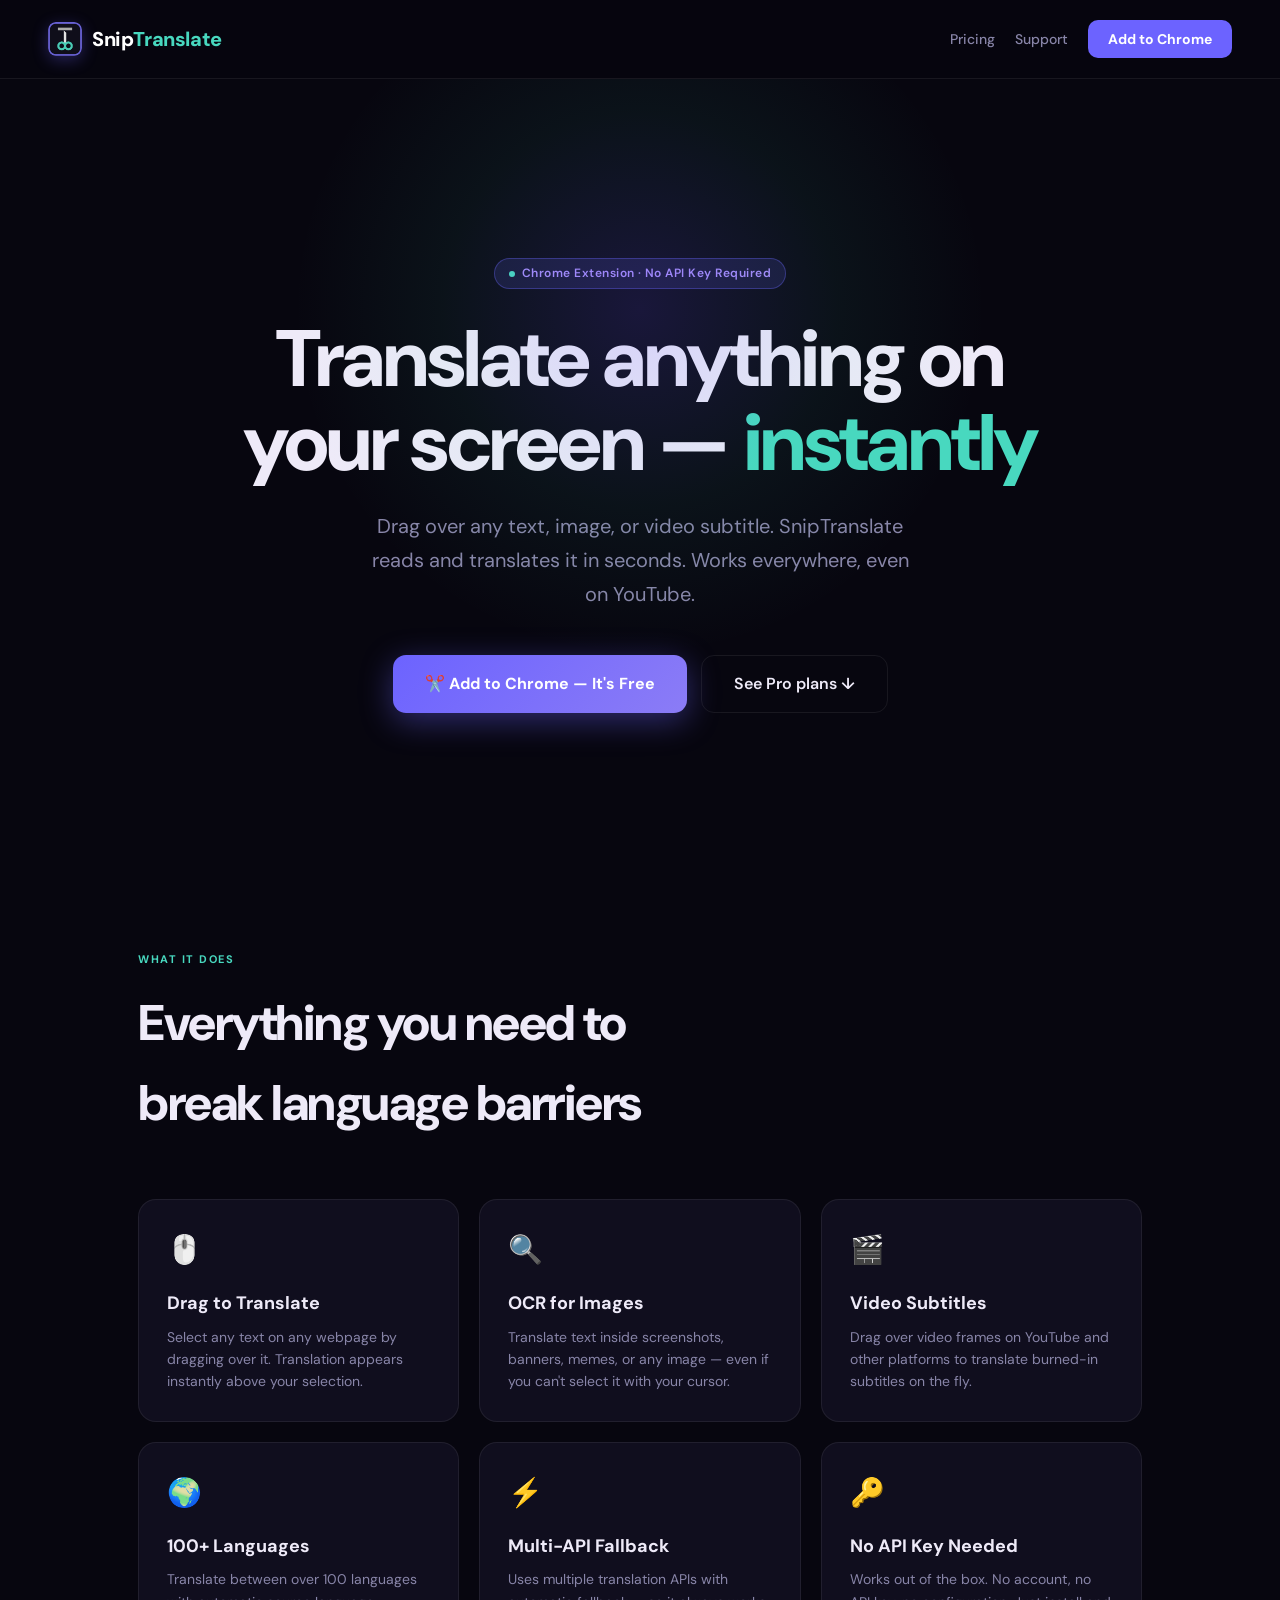
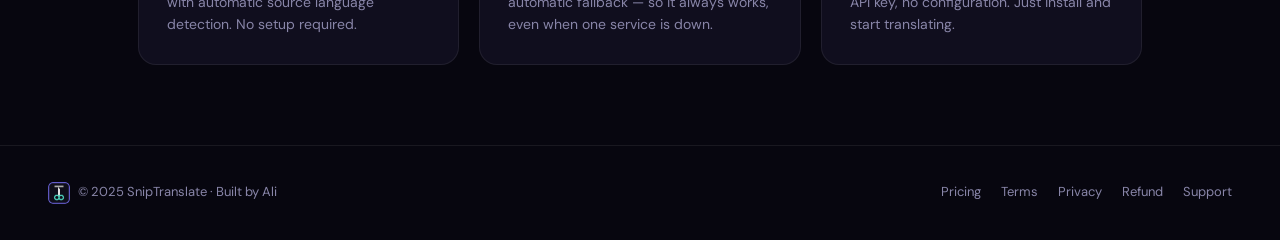
==== index.html @ b60c9bdb "Update index.html" ====
<!DOCTYPE html>
<html lang="en">
<head>
<meta charset="UTF-8"/>
<meta name="viewport" content="width=device-width, initial-scale=1.0"/>
<title>SnipTranslate — Drag to Translate Anything</title>
<link href="https://fonts.googleapis.com/css2?family=DM+Sans:wght@400;500;700;800&display=swap" rel="stylesheet">
<style>
:root{--bg:#07060f;--s:#100e1e;--a:#6c63ff;--a2:#8b7cf6;--t:#48d8bf;--tx:#eeeaf8;--m:#8885a8;--b:rgba(255,255,255,.07)}
*,*::before,*::after{box-sizing:border-box;margin:0;padding:0}
html{scroll-behavior:smooth}
body{background:var(--bg);color:var(--tx);font-family:"DM Sans",sans-serif;font-size:16px;line-height:1.6;overflow-x:hidden}
nav{display:flex;align-items:center;justify-content:space-between;padding:20px 48px;position:sticky;top:0;z-index:100;background:rgba(7,6,15,.88);backdrop-filter:blur(18px);border-bottom:1px solid var(--b)}
.nav-brand{display:flex;align-items:center;gap:10px;text-decoration:none}
.nav-logo{width:34px;height:34px;border-radius:8px;overflow:hidden;box-shadow:0 4px 16px rgba(108,99,255,.3)}
.nav-logo img{width:100%;height:100%;object-fit:cover}
.nav-name{font-family:"DM Sans",sans-serif;font-size:20px;font-weight:800;color:#fff;letter-spacing:-.02em}
.nav-name em{font-style:normal;color:#48d8bf}
.nav-links{display:flex;align-items:center;gap:20px}
.nav-link{color:var(--m);text-decoration:none;font-size:14px;font-weight:500;transition:color .15s}
.nav-link:hover{color:var(--tx)}
.nav-cta{background:var(--a);color:#fff;padding:8px 20px;border-radius:10px;text-decoration:none;font-weight:700;font-size:14px;transition:all .2s}
.nav-cta:hover{background:var(--a2);transform:translateY(-1px)}
.hero{min-height:88vh;display:flex;flex-direction:column;align-items:center;justify-content:center;text-align:center;padding:80px 24px 60px;position:relative;overflow:hidden}
.hero::before{content:"";position:absolute;top:-120px;left:50%;transform:translateX(-50%);width:700px;height:700px;background:radial-gradient(circle,rgba(108,99,255,.18) 0%,rgba(72,216,191,.06) 40%,transparent 70%);pointer-events:none}
.hero-badge{display:inline-flex;align-items:center;gap:7px;background:rgba(108,99,255,.15);border:1px solid rgba(108,99,255,.35);border-radius:20px;padding:5px 14px;font-size:12px;font-weight:600;color:#a78bfa;margin-bottom:28px;letter-spacing:.04em}
.hero-badge span{width:6px;height:6px;border-radius:50%;background:var(--t);display:inline-block;animation:pulse 2s ease infinite}
.hero h1{font-size:clamp(40px,7vw,80px);font-weight:800;line-height:1.05;letter-spacing:-.03em;max-width:820px;margin-bottom:24px}
.hero h1 em{font-style:normal;color:var(--t)}
.hero p{font-size:clamp(16px,2vw,20px);color:var(--m);max-width:560px;margin-bottom:44px;line-height:1.7}
.hero-btns{display:flex;gap:14px;flex-wrap:wrap;justify-content:center}
.btn-primary{background:linear-gradient(135deg,#6c63ff,#8b7cf6);color:#fff;padding:15px 32px;border-radius:13px;text-decoration:none;font-weight:700;font-size:16px;box-shadow:0 8px 32px rgba(108,99,255,.4);transition:all .2s;display:flex;align-items:center;gap:9px}
.btn-primary:hover{transform:translateY(-2px);box-shadow:0 14px 40px rgba(108,99,255,.5)}
.btn-ghost{background:transparent;color:var(--tx);padding:15px 32px;border-radius:13px;text-decoration:none;font-weight:600;font-size:16px;border:1px solid var(--b);transition:all .2s}
.btn-ghost:hover{border-color:rgba(108,99,255,.4);background:rgba(108,99,255,.08)}
.section{padding:80px 48px;max-width:1100px;margin:0 auto}
.section-label{font-size:11px;font-weight:700;letter-spacing:.14em;text-transform:uppercase;color:var(--t);margin-bottom:14px}
.section h2{font-size:clamp(30px,4vw,50px);font-weight:800;letter-spacing:-.03em;margin-bottom:56px;max-width:600px}
.features{display:grid;grid-template-columns:repeat(auto-fit,minmax(280px,1fr));gap:20px}
.feat{background:var(--s);border:1px solid var(--b);border-radius:18px;padding:28px;transition:all .25s}
.feat:hover{border-color:rgba(108,99,255,.3);transform:translateY(-3px)}
.feat-icon{font-size:28px;margin-bottom:16px}
.feat h3{font-size:18px;font-weight:700;margin-bottom:8px}
.feat p{font-size:14px;color:var(--m);line-height:1.6}

footer{padding:36px 48px;display:flex;align-items:center;justify-content:space-between;flex-wrap:wrap;gap:16px;border-top:1px solid var(--b);font-size:13px;color:var(--m)}
footer a{color:var(--m);text-decoration:none;transition:color .15s}
footer a:hover{color:var(--t)}
.footer-brand{display:flex;align-items:center;gap:8px}
.footer-logo{width:22px;height:22px;border-radius:5px;overflow:hidden}
.footer-logo img{width:100%;height:100%;object-fit:cover}
.footer-links{display:flex;gap:20px;flex-wrap:wrap}
@keyframes pulse{0%,100%{opacity:1}50%{opacity:.4}}
@media(max-width:640px){nav{padding:14px 20px}.nav-links{gap:12px}.section{padding:60px 20px}.cta-band{padding:48px 20px}footer{padding:24px 20px;flex-direction:column;text-align:center}}
</style>
</head>
<body>
<nav>
  <a href="/" class="nav-brand">
    <div class="nav-logo"><img src="[data-uri]" alt="SnipTranslate"></div>
    <div class="nav-name">Snip<em>Translate</em></div>
  </a>
  <div class="nav-links">
    <a href="/pricing.html" class="nav-link">Pricing</a>
    <a href="mailto:aliamazn98@gmail.com" class="nav-link">Support</a>
    <a href="https://chrome.google.com/webstore" class="nav-cta" target="_blank">Add to Chrome</a>
  </div>
</nav>
<section class="hero">
  <div class="hero-badge"><span></span> Chrome Extension · No API Key Required</div>
  <h1>Translate anything on your screen — <em>instantly</em></h1>
  <p>Drag over any text, image, or video subtitle. SnipTranslate reads and translates it in seconds. Works everywhere, even on YouTube.</p>
  <div class="hero-btns">
    <a href="https://chrome.google.com/webstore" class="btn-primary" target="_blank">✂️ Add to Chrome — It's Free</a>
    <a href="/pricing.html" class="btn-ghost">See Pro plans ↓</a>
  </div>
</section>
<section class="section">
  <div class="section-label">What it does</div>
  <h2>Everything you need to break language barriers</h2>
  <div class="features">
    <div class="feat"><div class="feat-icon">🖱️</div><h3>Drag to Translate</h3><p>Select any text on any webpage by dragging over it. Translation appears instantly above your selection.</p></div>
    <div class="feat"><div class="feat-icon">🔍</div><h3>OCR for Images</h3><p>Translate text inside screenshots, banners, memes, or any image — even if you can't select it with your cursor.</p></div>
    <div class="feat"><div class="feat-icon">🎬</div><h3>Video Subtitles</h3><p>Drag over video frames on YouTube and other platforms to translate burned-in subtitles on the fly.</p></div>
    <div class="feat"><div class="feat-icon">🌍</div><h3>100+ Languages</h3><p>Translate between over 100 languages with automatic source language detection. No setup required.</p></div>
    <div class="feat"><div class="feat-icon">⚡</div><h3>Multi-API Fallback</h3><p>Uses multiple translation APIs with automatic fallback — so it always works, even when one service is down.</p></div>
    <div class="feat"><div class="feat-icon">🔑</div><h3>No API Key Needed</h3><p>Works out of the box. No account, no API key, no configuration. Just install and start translating.</p></div>
  </div>
</section>

<footer>
  <div class="footer-brand">
    <div class="footer-logo"><img src="[data-uri]" alt=""></div>
    <span>© 2025 SnipTranslate · Built by Ali</span>
  </div>
  <div class="footer-links">
    <a href="/pricing.html">Pricing</a>
    <a href="/terms.html">Terms</a>
    <a href="/privacy.html">Privacy</a>
    <a href="/refund.html">Refund</a>
    <a href="mailto:aliamazn98@gmail.com">Support</a>
  </div>
</footer>
</body>
</html>
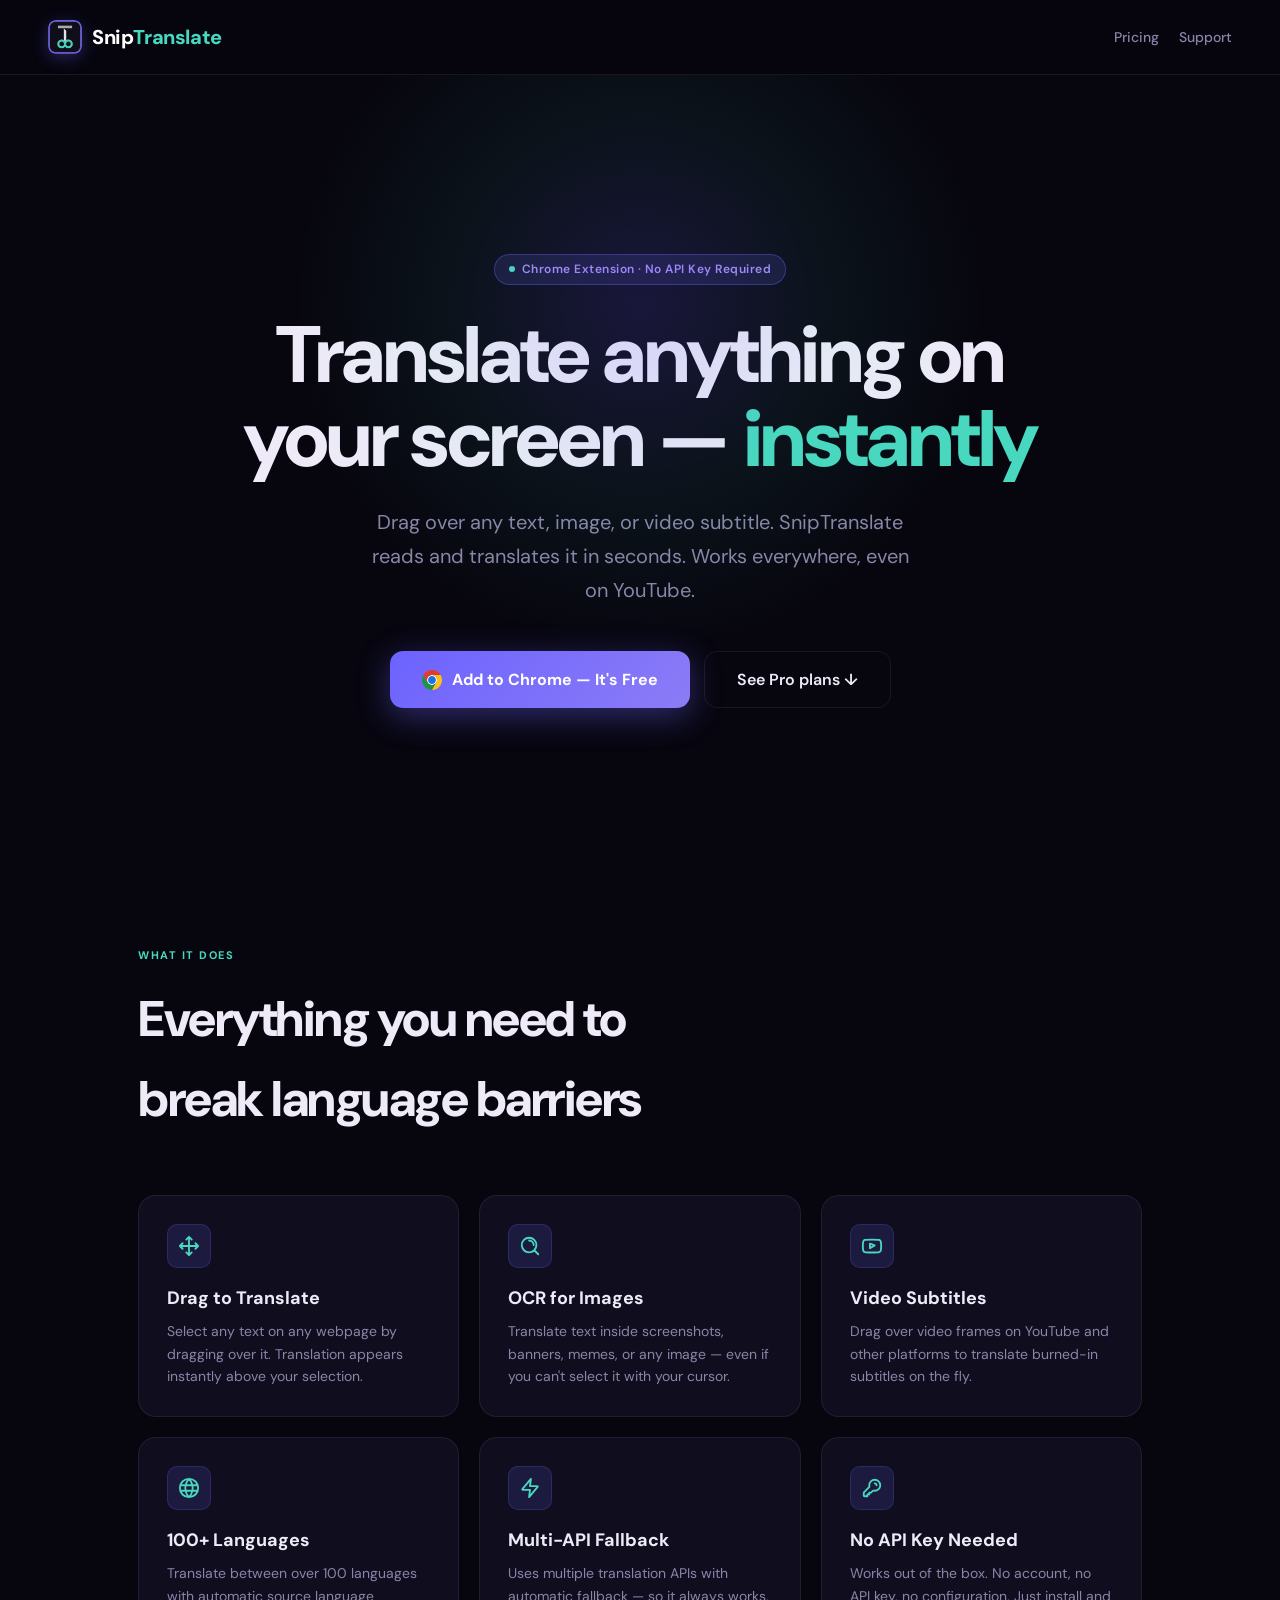
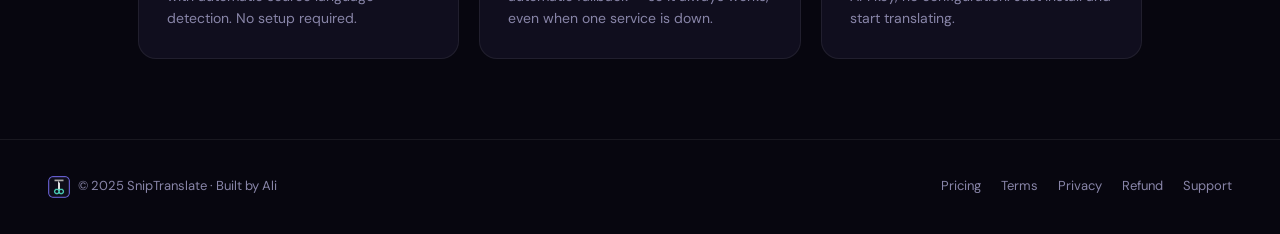
==== commit 40231995: "Update index.html" ====
--- a/index.html
+++ b/index.html
@@ -14,12 +14,12 @@
 .nav-brand{display:flex;align-items:center;gap:10px;text-decoration:none}
 .nav-logo{width:34px;height:34px;border-radius:8px;overflow:hidden;box-shadow:0 4px 16px rgba(108,99,255,.3)}
 .nav-logo img{width:100%;height:100%;object-fit:cover}
-.nav-name{font-family:"DM Sans",sans-serif;font-size:20px;font-weight:800;color:#fff;letter-spacing:-.02em}
+.nav-name{font-size:20px;font-weight:800;color:#fff;letter-spacing:-.02em}
 .nav-name em{font-style:normal;color:#48d8bf}
 .nav-links{display:flex;align-items:center;gap:20px}
 .nav-link{color:var(--m);text-decoration:none;font-size:14px;font-weight:500;transition:color .15s}
 .nav-link:hover{color:var(--tx)}
-.nav-cta{background:var(--a);color:#fff;padding:8px 20px;border-radius:10px;text-decoration:none;font-weight:700;font-size:14px;transition:all .2s}
+.nav-cta{background:var(--a);color:#fff;padding:8px 20px;border-radius:10px;text-decoration:none;font-weight:700;font-size:14px;transition:all .2s;display:flex;align-items:center;gap:8px}
 .nav-cta:hover{background:var(--a2);transform:translateY(-1px)}
 .hero{min-height:88vh;display:flex;flex-direction:column;align-items:center;justify-content:center;text-align:center;padding:80px 24px 60px;position:relative;overflow:hidden}
 .hero::before{content:"";position:absolute;top:-120px;left:50%;transform:translateX(-50%);width:700px;height:700px;background:radial-gradient(circle,rgba(108,99,255,.18) 0%,rgba(72,216,191,.06) 40%,transparent 70%);pointer-events:none}
@@ -29,7 +29,7 @@
 .hero h1 em{font-style:normal;color:var(--t)}
 .hero p{font-size:clamp(16px,2vw,20px);color:var(--m);max-width:560px;margin-bottom:44px;line-height:1.7}
 .hero-btns{display:flex;gap:14px;flex-wrap:wrap;justify-content:center}
-.btn-primary{background:linear-gradient(135deg,#6c63ff,#8b7cf6);color:#fff;padding:15px 32px;border-radius:13px;text-decoration:none;font-weight:700;font-size:16px;box-shadow:0 8px 32px rgba(108,99,255,.4);transition:all .2s;display:flex;align-items:center;gap:9px}
+.btn-primary{background:linear-gradient(135deg,#6c63ff,#8b7cf6);color:#fff;padding:15px 32px;border-radius:13px;text-decoration:none;font-weight:700;font-size:16px;box-shadow:0 8px 32px rgba(108,99,255,.4);transition:all .2s;display:flex;align-items:center;gap:10px}
 .btn-primary:hover{transform:translateY(-2px);box-shadow:0 14px 40px rgba(108,99,255,.5)}
 .btn-ghost{background:transparent;color:var(--tx);padding:15px 32px;border-radius:13px;text-decoration:none;font-weight:600;font-size:16px;border:1px solid var(--b);transition:all .2s}
 .btn-ghost:hover{border-color:rgba(108,99,255,.4);background:rgba(108,99,255,.08)}
@@ -39,10 +39,10 @@
 .features{display:grid;grid-template-columns:repeat(auto-fit,minmax(280px,1fr));gap:20px}
 .feat{background:var(--s);border:1px solid var(--b);border-radius:18px;padding:28px;transition:all .25s}
 .feat:hover{border-color:rgba(108,99,255,.3);transform:translateY(-3px)}
-.feat-icon{font-size:28px;margin-bottom:16px}
+.feat-icon{width:44px;height:44px;border-radius:10px;background:rgba(108,99,255,.15);border:1px solid rgba(108,99,255,.2);display:flex;align-items:center;justify-content:center;margin-bottom:16px;color:var(--t)}
+.feat-icon svg{width:22px;height:22px}
 .feat h3{font-size:18px;font-weight:700;margin-bottom:8px}
 .feat p{font-size:14px;color:var(--m);line-height:1.6}
-
 footer{padding:36px 48px;display:flex;align-items:center;justify-content:space-between;flex-wrap:wrap;gap:16px;border-top:1px solid var(--b);font-size:13px;color:var(--m)}
 footer a{color:var(--m);text-decoration:none;transition:color .15s}
 footer a:hover{color:var(--t)}
@@ -51,7 +51,7 @@
 .footer-logo img{width:100%;height:100%;object-fit:cover}
 .footer-links{display:flex;gap:20px;flex-wrap:wrap}
 @keyframes pulse{0%,100%{opacity:1}50%{opacity:.4}}
-@media(max-width:640px){nav{padding:14px 20px}.nav-links{gap:12px}.section{padding:60px 20px}.cta-band{padding:48px 20px}footer{padding:24px 20px;flex-direction:column;text-align:center}}
+@media(max-width:640px){nav{padding:14px 20px}.nav-links{gap:12px}.section{padding:60px 20px}footer{padding:24px 20px;flex-direction:column;text-align:center}}
 </style>
 </head>
 <body>
@@ -63,7 +63,6 @@
   <div class="nav-links">
     <a href="/pricing.html" class="nav-link">Pricing</a>
     <a href="mailto:aliamazn98@gmail.com" class="nav-link">Support</a>
-    <a href="https://chrome.google.com/webstore" class="nav-cta" target="_blank">Add to Chrome</a>
   </div>
 </nav>
 <section class="hero">
@@ -71,7 +70,10 @@
   <h1>Translate anything on your screen — <em>instantly</em></h1>
   <p>Drag over any text, image, or video subtitle. SnipTranslate reads and translates it in seconds. Works everywhere, even on YouTube.</p>
   <div class="hero-btns">
-    <a href="https://chrome.google.com/webstore" class="btn-primary" target="_blank">✂️ Add to Chrome — It's Free</a>
+    <a href="https://chrome.google.com/webstore" class="btn-primary" target="_blank">
+      <svg width="20" height="20" viewBox="0 0 33 33" fill="none" xmlns="http://www.w3.org/2000/svg"><path d="M16.5003 24.7497C21.0569 24.7497 24.7507 21.0557 24.7507 16.4991C24.7507 11.9425 21.0569 8.24863 16.5003 8.24863C11.9437 8.24863 8.25 11.9425 8.25 16.4991C8.25 21.0557 11.9437 24.7497 16.5003 24.7497Z" fill="white"/><path d="M9.3552 20.6264L2.21126 8.25269C0.762724 10.7609 0 13.6061 0 16.5027C0 19.3992 0.762378 22.2445 2.21074 24.7527C3.6591 27.2609 5.74235 29.3438 8.25087 30.7914C10.7594 32.2391 13.605 33.001 16.5014 33.0001L23.6453 20.6264V20.6245C22.9218 21.8794 21.8805 22.9215 20.6263 23.6461C19.3721 24.3707 17.9493 24.7523 16.5009 24.7525C15.0524 24.7527 13.6295 24.3715 12.3751 23.6473C11.1207 22.923 10.0792 21.8813 9.3552 20.6267V20.6264Z" fill="#229342"/><path d="M23.6448 20.6258L16.501 32.9995C19.3974 33 22.2429 32.2376 24.7512 30.7896C27.2596 29.3416 29.3425 27.2585 30.7905 24.75C32.2384 22.2415 33.0005 19.396 33 16.4997C32.9995 13.6033 32.2364 10.758 30.7875 8.25H16.4998L16.4981 8.25122C17.9465 8.25053 19.3696 8.63123 20.6242 9.35503C21.8789 10.079 22.9207 11.1202 23.6451 12.3746C24.3696 13.6289 24.7509 15.0518 24.7509 16.5003C24.7509 17.9488 24.3694 19.3717 23.645 20.626L23.6448 20.6258Z" fill="#FBC116"/><path d="M16.5004 23.0326C20.1077 23.0326 23.0319 20.1083 23.0319 16.5008C23.0319 12.8934 20.1077 9.96927 16.5004 9.96927C12.893 9.96927 9.96878 12.8935 9.96878 16.5008C9.96878 20.1082 12.893 23.0326 16.5004 23.0326Z" fill="#1A73E8"/><path d="M16.5004 8.25052H30.7881C29.3402 5.742 27.2575 3.65876 24.7491 2.2104C22.2409 0.762132 19.3955 -0.00021984 16.4991 4.75538e-08C13.6028 0.000173276 10.7575 0.762903 8.24949 2.21161C5.7414 3.66024 3.65891 5.74367 2.21144 8.25242L9.35538 20.6261L9.35729 20.6272C8.63246 19.3731 8.25062 17.9503 8.25016 16.5018C8.24971 15.0534 8.63065 13.6303 9.35469 12.3758C10.0786 11.1213 11.1204 10.0795 12.3748 9.35537C13.6291 8.63127 15.0522 8.25 16.5007 8.25035L16.5004 8.25052Z" fill="#E33B2E"/></svg>
+      Add to Chrome — It's Free
+    </a>
     <a href="/pricing.html" class="btn-ghost">See Pro plans ↓</a>
   </div>
 </section>
@@ -79,15 +81,38 @@
   <div class="section-label">What it does</div>
   <h2>Everything you need to break language barriers</h2>
   <div class="features">
-    <div class="feat"><div class="feat-icon">🖱️</div><h3>Drag to Translate</h3><p>Select any text on any webpage by dragging over it. Translation appears instantly above your selection.</p></div>
-    <div class="feat"><div class="feat-icon">🔍</div><h3>OCR for Images</h3><p>Translate text inside screenshots, banners, memes, or any image — even if you can't select it with your cursor.</p></div>
-    <div class="feat"><div class="feat-icon">🎬</div><h3>Video Subtitles</h3><p>Drag over video frames on YouTube and other platforms to translate burned-in subtitles on the fly.</p></div>
-    <div class="feat"><div class="feat-icon">🌍</div><h3>100+ Languages</h3><p>Translate between over 100 languages with automatic source language detection. No setup required.</p></div>
-    <div class="feat"><div class="feat-icon">⚡</div><h3>Multi-API Fallback</h3><p>Uses multiple translation APIs with automatic fallback — so it always works, even when one service is down.</p></div>
-    <div class="feat"><div class="feat-icon">🔑</div><h3>No API Key Needed</h3><p>Works out of the box. No account, no API key, no configuration. Just install and start translating.</p></div>
+    <div class="feat">
+      <div class="feat-icon"><svg width="22" height="22" viewBox="0 0 24 24" fill="none"><path d="M5 9L2 12M2 12L5 15M2 12H22M22 12L19 9M22 12L19 15M9 5L12 2M12 2L15 5M12 2V22M12 22L15 19M12 22L9 19" stroke="#48d8bf" stroke-width="2" stroke-linecap="round" stroke-linejoin="round"/></svg></div>
+      <h3>Drag to Translate</h3>
+      <p>Select any text on any webpage by dragging over it. Translation appears instantly above your selection.</p>
+    </div>
+    <div class="feat">
+      <div class="feat-icon"><svg width="22" height="22" viewBox="0 0 24 24" fill="none"><path d="M21 21L16.65 16.65M11 6C13.7614 6 16 8.23858 16 11M19 11C19 15.4183 15.4183 19 11 19C6.58172 19 3 15.4183 3 11C3 6.58172 6.58172 3 11 3C15.4183 3 19 6.58172 19 11Z" stroke="#48d8bf" stroke-width="2" stroke-linecap="round" stroke-linejoin="round"/></svg></div>
+      <h3>OCR for Images</h3>
+      <p>Translate text inside screenshots, banners, memes, or any image — even if you can't select it with your cursor.</p>
+    </div>
+    <div class="feat">
+      <div class="feat-icon"><svg width="22" height="22" viewBox="0 0 24 24" fill="none"><path d="M21.5813 7.19989C21.4733 6.76846 21.2534 6.37318 20.9438 6.05395C20.6341 5.73473 20.2457 5.50287 19.8178 5.3818C18.2542 5 12 5 12 5C12 5 5.74578 5 4.18222 5.41816C3.75429 5.53923 3.36588 5.77109 3.05623 6.09031C2.74659 6.40954 2.52666 6.80482 2.41868 7.23625C2.13253 8.82303 1.99255 10.4327 2.00052 12.0451C1.99032 13.6696 2.1303 15.2916 2.41868 16.8903C2.53773 17.3083 2.76258 17.6886 3.0715 17.9943C3.38043 18.3 3.76299 18.5209 4.18222 18.6357C5.74578 19.0538 12 19.0538 12 19.0538C12 19.0538 18.2542 19.0538 19.8178 18.6357C20.2457 18.5146 20.6341 18.2827 20.9438 17.9635C21.2534 17.6443 21.4733 17.249 21.5813 16.8176C21.8653 15.2427 22.0052 13.6453 21.9995 12.0451C22.0097 10.4206 21.8697 8.79862 21.5813 7.19989Z" stroke="#48d8bf" stroke-width="2" stroke-linecap="round" stroke-linejoin="round"/><path d="M9.75 9.46533V14.5347L14.9254 11.3271L9.75 9.46533Z" stroke="#48d8bf" stroke-width="2" stroke-linecap="round" stroke-linejoin="round"/></svg></div>
+      <h3>Video Subtitles</h3>
+      <p>Drag over video frames on YouTube and other platforms to translate burned-in subtitles on the fly.</p>
+    </div>
+    <div class="feat">
+      <div class="feat-icon"><svg width="22" height="22" viewBox="0 0 24 24" fill="none"><path d="M12 2C14.5013 4.73835 15.9228 8.29203 16 12C15.9228 15.708 14.5013 19.2616 12 22M12 2C9.49872 4.73835 8.07725 8.29203 8 12C8.07725 15.708 9.49872 19.2616 12 22M12 2C6.47715 2 2 6.47715 2 12C2 17.5228 6.47715 22 12 22M12 2C17.5228 2 22 6.47715 22 12C22 17.5228 17.5228 22 12 22M2.50002 9H21.5M2.5 15H21.5" stroke="#48d8bf" stroke-width="2" stroke-linecap="round" stroke-linejoin="round"/></svg></div>
+      <h3>100+ Languages</h3>
+      <p>Translate between over 100 languages with automatic source language detection. No setup required.</p>
+    </div>
+    <div class="feat">
+      <div class="feat-icon"><svg width="22" height="22" viewBox="0 0 24 24" fill="none"><path d="M13 2L4.09344 12.6879C3.74463 13.1064 3.57023 13.3157 3.56756 13.4925C3.56524 13.6461 3.63372 13.7923 3.75324 13.8889C3.89073 14 4.16316 14 4.70802 14H12L11 22L19.9065 11.3121C20.2553 10.8936 20.4297 10.6843 20.4324 10.5075C20.4347 10.3539 20.3663 10.2077 20.2467 10.1111C20.1092 10 19.8368 10 19.292 10H12L13 2Z" stroke="#48d8bf" stroke-width="2" stroke-linecap="round" stroke-linejoin="round"/></svg></div>
+      <h3>Multi-API Fallback</h3>
+      <p>Uses multiple translation APIs with automatic fallback — so it always works, even when one service is down.</p>
+    </div>
+    <div class="feat">
+      <div class="feat-icon"><svg width="22" height="22" viewBox="0 0 24 24" fill="none"><path d="M17 8.99994C17 8.48812 16.8047 7.9763 16.4142 7.58579C16.0237 7.19526 15.5118 7 15 7M15 15C18.3137 15 21 12.3137 21 9C21 5.68629 18.3137 3 15 3C11.6863 3 9 5.68629 9 9C9 9.27368 9.01832 9.54308 9.05381 9.80704C9.11218 10.2412 9.14136 10.4583 9.12172 10.5956C9.10125 10.7387 9.0752 10.8157 9.00469 10.9419C8.937 11.063 8.81771 11.1823 8.57913 11.4209L3.46863 16.5314C3.29568 16.7043 3.2092 16.7908 3.14736 16.8917C3.09253 16.9812 3.05213 17.0787 3.02763 17.1808C3 17.2959 3 17.4182 3 17.6627V19.4C3 19.9601 3 20.2401 3.10899 20.454C3.20487 20.6422 3.35785 20.7951 3.54601 20.891C3.75992 21 4.03995 21 4.6 21H7V19H9V17H11L12.5791 15.4209C12.8177 15.1823 12.937 15.063 13.0581 14.9953C13.1843 14.9248 13.2613 14.8987 13.4044 14.8783C13.5417 14.8586 13.7588 14.8878 14.193 14.9462C14.4569 14.9817 14.7263 15 15 15Z" stroke="#48d8bf" stroke-width="2" stroke-linecap="round" stroke-linejoin="round"/></svg></div>
+      <h3>No API Key Needed</h3>
+      <p>Works out of the box. No account, no API key, no configuration. Just install and start translating.</p>
+    </div>
   </div>
 </section>
-
 <footer>
   <div class="footer-brand">
     <div class="footer-logo"><img src="[data-uri]" alt=""></div>
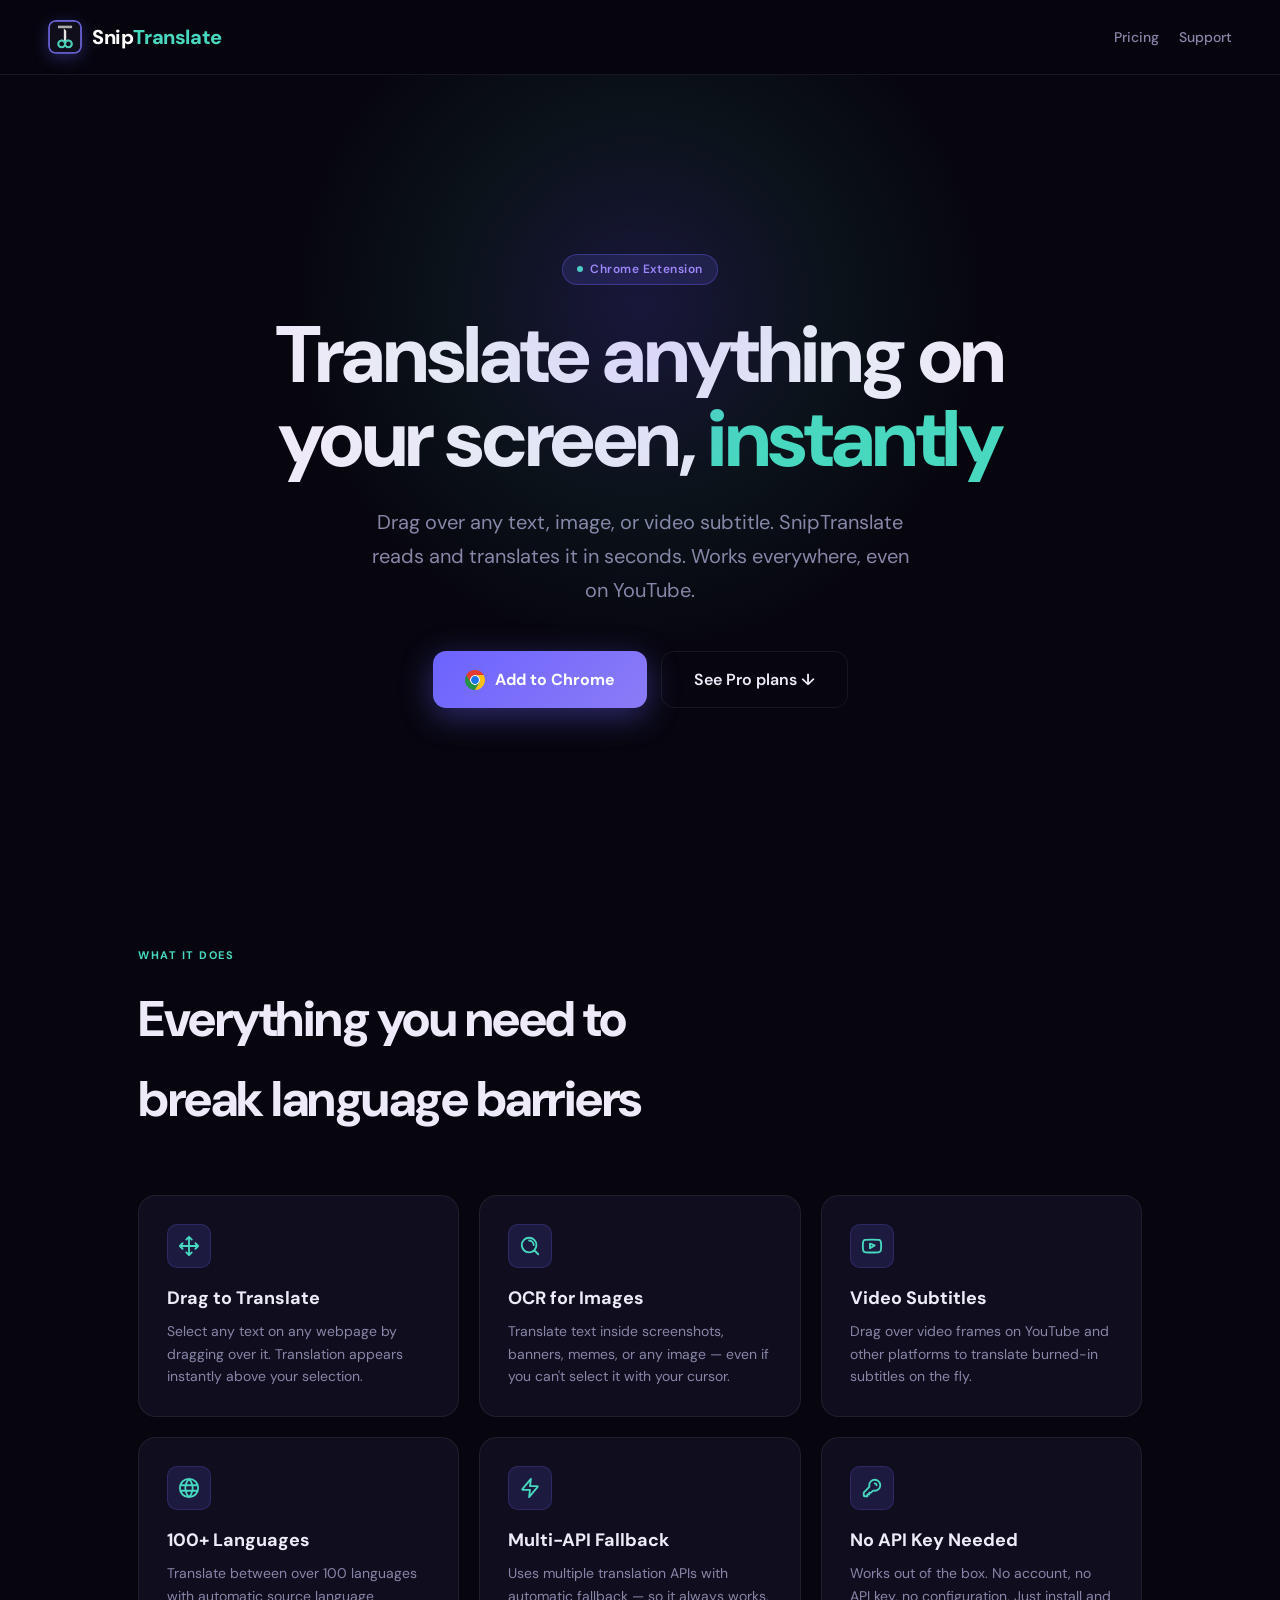
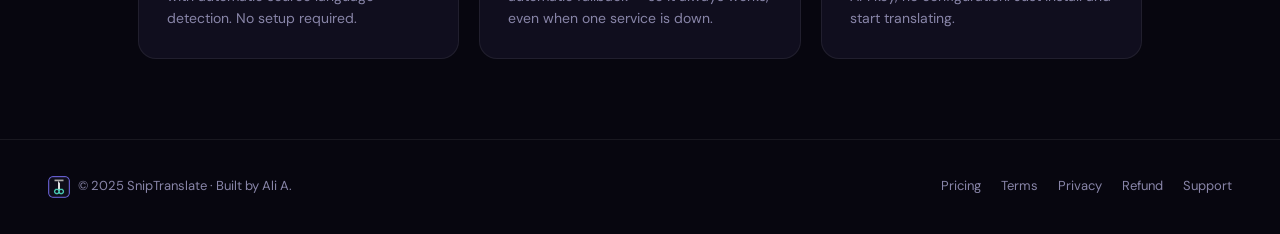
==== commit afa2d0d6: "Update index.html" ====
--- a/index.html
+++ b/index.html
@@ -66,13 +66,13 @@
   </div>
 </nav>
 <section class="hero">
-  <div class="hero-badge"><span></span> Chrome Extension · No API Key Required</div>
-  <h1>Translate anything on your screen — <em>instantly</em></h1>
+  <div class="hero-badge"><span></span>Chrome Extension</div>
+  <h1>Translate anything on your screen, <em>instantly</em></h1>
   <p>Drag over any text, image, or video subtitle. SnipTranslate reads and translates it in seconds. Works everywhere, even on YouTube.</p>
   <div class="hero-btns">
     <a href="https://chrome.google.com/webstore" class="btn-primary" target="_blank">
       <svg width="20" height="20" viewBox="0 0 33 33" fill="none" xmlns="http://www.w3.org/2000/svg"><path d="M16.5003 24.7497C21.0569 24.7497 24.7507 21.0557 24.7507 16.4991C24.7507 11.9425 21.0569 8.24863 16.5003 8.24863C11.9437 8.24863 8.25 11.9425 8.25 16.4991C8.25 21.0557 11.9437 24.7497 16.5003 24.7497Z" fill="white"/><path d="M9.3552 20.6264L2.21126 8.25269C0.762724 10.7609 0 13.6061 0 16.5027C0 19.3992 0.762378 22.2445 2.21074 24.7527C3.6591 27.2609 5.74235 29.3438 8.25087 30.7914C10.7594 32.2391 13.605 33.001 16.5014 33.0001L23.6453 20.6264V20.6245C22.9218 21.8794 21.8805 22.9215 20.6263 23.6461C19.3721 24.3707 17.9493 24.7523 16.5009 24.7525C15.0524 24.7527 13.6295 24.3715 12.3751 23.6473C11.1207 22.923 10.0792 21.8813 9.3552 20.6267V20.6264Z" fill="#229342"/><path d="M23.6448 20.6258L16.501 32.9995C19.3974 33 22.2429 32.2376 24.7512 30.7896C27.2596 29.3416 29.3425 27.2585 30.7905 24.75C32.2384 22.2415 33.0005 19.396 33 16.4997C32.9995 13.6033 32.2364 10.758 30.7875 8.25H16.4998L16.4981 8.25122C17.9465 8.25053 19.3696 8.63123 20.6242 9.35503C21.8789 10.079 22.9207 11.1202 23.6451 12.3746C24.3696 13.6289 24.7509 15.0518 24.7509 16.5003C24.7509 17.9488 24.3694 19.3717 23.645 20.626L23.6448 20.6258Z" fill="#FBC116"/><path d="M16.5004 23.0326C20.1077 23.0326 23.0319 20.1083 23.0319 16.5008C23.0319 12.8934 20.1077 9.96927 16.5004 9.96927C12.893 9.96927 9.96878 12.8935 9.96878 16.5008C9.96878 20.1082 12.893 23.0326 16.5004 23.0326Z" fill="#1A73E8"/><path d="M16.5004 8.25052H30.7881C29.3402 5.742 27.2575 3.65876 24.7491 2.2104C22.2409 0.762132 19.3955 -0.00021984 16.4991 4.75538e-08C13.6028 0.000173276 10.7575 0.762903 8.24949 2.21161C5.7414 3.66024 3.65891 5.74367 2.21144 8.25242L9.35538 20.6261L9.35729 20.6272C8.63246 19.3731 8.25062 17.9503 8.25016 16.5018C8.24971 15.0534 8.63065 13.6303 9.35469 12.3758C10.0786 11.1213 11.1204 10.0795 12.3748 9.35537C13.6291 8.63127 15.0522 8.25 16.5007 8.25035L16.5004 8.25052Z" fill="#E33B2E"/></svg>
-      Add to Chrome — It's Free
+      Add to Chrome
     </a>
     <a href="/pricing.html" class="btn-ghost">See Pro plans ↓</a>
   </div>
@@ -116,7 +116,7 @@
 <footer>
   <div class="footer-brand">
     <div class="footer-logo"><img src="[data-uri]" alt=""></div>
-    <span>© 2025 SnipTranslate · Built by Ali</span>
+    <span>© 2025 SnipTranslate · Built by Ali A.</span>
   </div>
   <div class="footer-links">
     <a href="/pricing.html">Pricing</a>
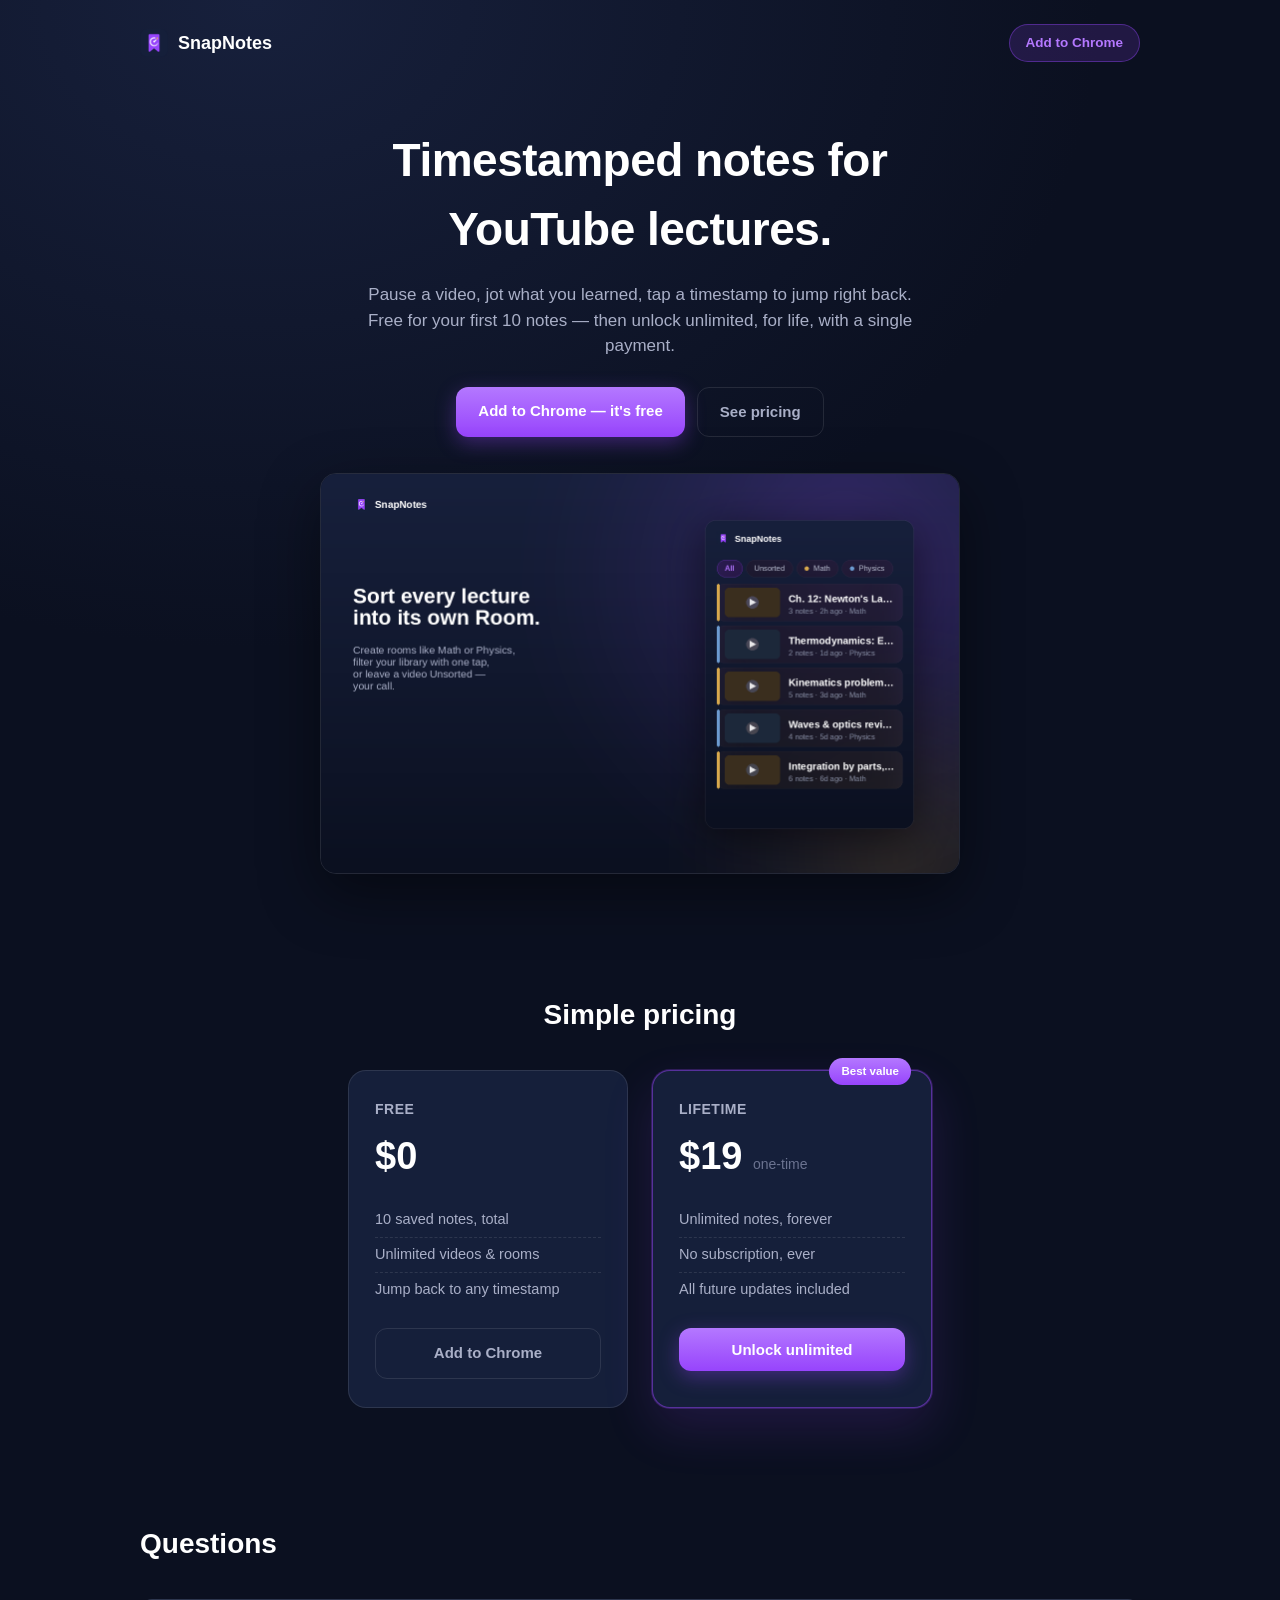
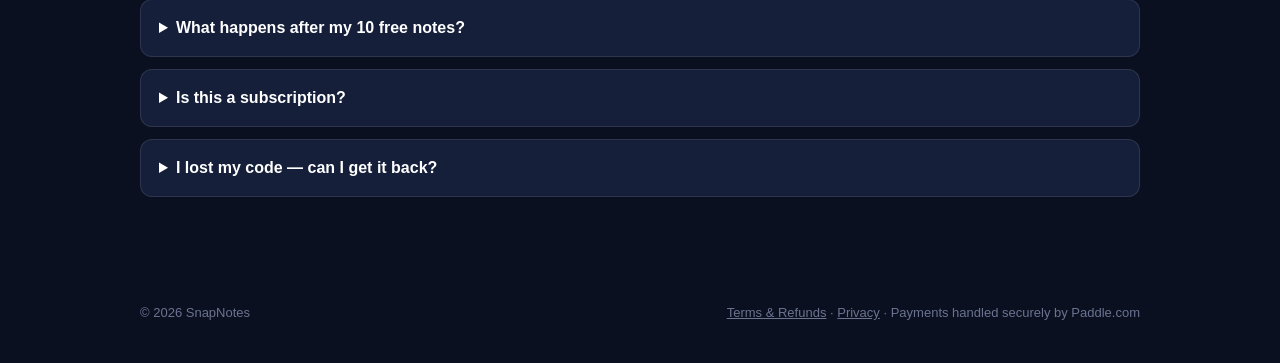
==== commit 9bb03434: "Initial commit" ====
--- a/index.html
+++ b/index.html
@@ -1,130 +1,184 @@
 <!DOCTYPE html>
 <html lang="en">
 <head>
-<meta charset="UTF-8"/>
-<meta name="viewport" content="width=device-width, initial-scale=1.0"/>
-<title>SnipTranslate — Drag to Translate Anything</title>
-<link href="https://fonts.googleapis.com/css2?family=DM+Sans:wght@400;500;700;800&display=swap" rel="stylesheet">
-<style>
-:root{--bg:#07060f;--s:#100e1e;--a:#6c63ff;--a2:#8b7cf6;--t:#48d8bf;--tx:#eeeaf8;--m:#8885a8;--b:rgba(255,255,255,.07)}
-*,*::before,*::after{box-sizing:border-box;margin:0;padding:0}
-html{scroll-behavior:smooth}
-body{background:var(--bg);color:var(--tx);font-family:"DM Sans",sans-serif;font-size:16px;line-height:1.6;overflow-x:hidden}
-nav{display:flex;align-items:center;justify-content:space-between;padding:20px 48px;position:sticky;top:0;z-index:100;background:rgba(7,6,15,.88);backdrop-filter:blur(18px);border-bottom:1px solid var(--b)}
-.nav-brand{display:flex;align-items:center;gap:10px;text-decoration:none}
-.nav-logo{width:34px;height:34px;border-radius:8px;overflow:hidden;box-shadow:0 4px 16px rgba(108,99,255,.3)}
-.nav-logo img{width:100%;height:100%;object-fit:cover}
-.nav-name{font-size:20px;font-weight:800;color:#fff;letter-spacing:-.02em}
-.nav-name em{font-style:normal;color:#48d8bf}
-.nav-links{display:flex;align-items:center;gap:20px}
-.nav-link{color:var(--m);text-decoration:none;font-size:14px;font-weight:500;transition:color .15s}
-.nav-link:hover{color:var(--tx)}
-.nav-cta{background:var(--a);color:#fff;padding:8px 20px;border-radius:10px;text-decoration:none;font-weight:700;font-size:14px;transition:all .2s;display:flex;align-items:center;gap:8px}
-.nav-cta:hover{background:var(--a2);transform:translateY(-1px)}
-.hero{min-height:88vh;display:flex;flex-direction:column;align-items:center;justify-content:center;text-align:center;padding:80px 24px 60px;position:relative;overflow:hidden}
-.hero::before{content:"";position:absolute;top:-120px;left:50%;transform:translateX(-50%);width:700px;height:700px;background:radial-gradient(circle,rgba(108,99,255,.18) 0%,rgba(72,216,191,.06) 40%,transparent 70%);pointer-events:none}
-.hero-badge{display:inline-flex;align-items:center;gap:7px;background:rgba(108,99,255,.15);border:1px solid rgba(108,99,255,.35);border-radius:20px;padding:5px 14px;font-size:12px;font-weight:600;color:#a78bfa;margin-bottom:28px;letter-spacing:.04em}
-.hero-badge span{width:6px;height:6px;border-radius:50%;background:var(--t);display:inline-block;animation:pulse 2s ease infinite}
-.hero h1{font-size:clamp(40px,7vw,80px);font-weight:800;line-height:1.05;letter-spacing:-.03em;max-width:820px;margin-bottom:24px}
-.hero h1 em{font-style:normal;color:var(--t)}
-.hero p{font-size:clamp(16px,2vw,20px);color:var(--m);max-width:560px;margin-bottom:44px;line-height:1.7}
-.hero-btns{display:flex;gap:14px;flex-wrap:wrap;justify-content:center}
-.btn-primary{background:linear-gradient(135deg,#6c63ff,#8b7cf6);color:#fff;padding:15px 32px;border-radius:13px;text-decoration:none;font-weight:700;font-size:16px;box-shadow:0 8px 32px rgba(108,99,255,.4);transition:all .2s;display:flex;align-items:center;gap:10px}
-.btn-primary:hover{transform:translateY(-2px);box-shadow:0 14px 40px rgba(108,99,255,.5)}
-.btn-ghost{background:transparent;color:var(--tx);padding:15px 32px;border-radius:13px;text-decoration:none;font-weight:600;font-size:16px;border:1px solid var(--b);transition:all .2s}
-.btn-ghost:hover{border-color:rgba(108,99,255,.4);background:rgba(108,99,255,.08)}
-.section{padding:80px 48px;max-width:1100px;margin:0 auto}
-.section-label{font-size:11px;font-weight:700;letter-spacing:.14em;text-transform:uppercase;color:var(--t);margin-bottom:14px}
-.section h2{font-size:clamp(30px,4vw,50px);font-weight:800;letter-spacing:-.03em;margin-bottom:56px;max-width:600px}
-.features{display:grid;grid-template-columns:repeat(auto-fit,minmax(280px,1fr));gap:20px}
-.feat{background:var(--s);border:1px solid var(--b);border-radius:18px;padding:28px;transition:all .25s}
-.feat:hover{border-color:rgba(108,99,255,.3);transform:translateY(-3px)}
-.feat-icon{width:44px;height:44px;border-radius:10px;background:rgba(108,99,255,.15);border:1px solid rgba(108,99,255,.2);display:flex;align-items:center;justify-content:center;margin-bottom:16px;color:var(--t)}
-.feat-icon svg{width:22px;height:22px}
-.feat h3{font-size:18px;font-weight:700;margin-bottom:8px}
-.feat p{font-size:14px;color:var(--m);line-height:1.6}
-footer{padding:36px 48px;display:flex;align-items:center;justify-content:space-between;flex-wrap:wrap;gap:16px;border-top:1px solid var(--b);font-size:13px;color:var(--m)}
-footer a{color:var(--m);text-decoration:none;transition:color .15s}
-footer a:hover{color:var(--t)}
-.footer-brand{display:flex;align-items:center;gap:8px}
-.footer-logo{width:22px;height:22px;border-radius:5px;overflow:hidden}
-.footer-logo img{width:100%;height:100%;object-fit:cover}
-.footer-links{display:flex;gap:20px;flex-wrap:wrap}
-@keyframes pulse{0%,100%{opacity:1}50%{opacity:.4}}
-@media(max-width:640px){nav{padding:14px 20px}.nav-links{gap:12px}.section{padding:60px 20px}footer{padding:24px 20px;flex-direction:column;text-align:center}}
-</style>
+<meta charset="UTF-8" />
+<meta name="viewport" content="width=device-width, initial-scale=1" />
+<title>SnapNotes — Timestamped notes for YouTube lectures</title>
+<link rel="stylesheet" href="style.css" />
+<link rel="icon" href="icon128.png" />
+
+<!-- Paddle.js v2 (Paddle Billing). Only ever load this from Paddle's own CDN. -->
+<script src="https://cdn.paddle.com/paddle/v2/paddle.js"></script>
 </head>
 <body>
-<nav>
-  <a href="/" class="nav-brand">
-    <div class="nav-logo"><img src="[data-uri]" alt="SnipTranslate"></div>
-    <div class="nav-name">Snip<em>Translate</em></div>
-  </a>
-  <div class="nav-links">
-    <a href="/pricing.html" class="nav-link">Pricing</a>
-    <a href="mailto:aliamazn98@gmail.com" class="nav-link">Support</a>
-  </div>
-</nav>
-<section class="hero">
-  <div class="hero-badge"><span></span>Chrome Extension</div>
-  <h1>Translate anything on your screen, <em>instantly</em></h1>
-  <p>Drag over any text, image, or video subtitle. SnipTranslate reads and translates it in seconds. Works everywhere, even on YouTube.</p>
-  <div class="hero-btns">
-    <a href="https://chrome.google.com/webstore" class="btn-primary" target="_blank">
-      <svg width="20" height="20" viewBox="0 0 33 33" fill="none" xmlns="http://www.w3.org/2000/svg"><path d="M16.5003 24.7497C21.0569 24.7497 24.7507 21.0557 24.7507 16.4991C24.7507 11.9425 21.0569 8.24863 16.5003 8.24863C11.9437 8.24863 8.25 11.9425 8.25 16.4991C8.25 21.0557 11.9437 24.7497 16.5003 24.7497Z" fill="white"/><path d="M9.3552 20.6264L2.21126 8.25269C0.762724 10.7609 0 13.6061 0 16.5027C0 19.3992 0.762378 22.2445 2.21074 24.7527C3.6591 27.2609 5.74235 29.3438 8.25087 30.7914C10.7594 32.2391 13.605 33.001 16.5014 33.0001L23.6453 20.6264V20.6245C22.9218 21.8794 21.8805 22.9215 20.6263 23.6461C19.3721 24.3707 17.9493 24.7523 16.5009 24.7525C15.0524 24.7527 13.6295 24.3715 12.3751 23.6473C11.1207 22.923 10.0792 21.8813 9.3552 20.6267V20.6264Z" fill="#229342"/><path d="M23.6448 20.6258L16.501 32.9995C19.3974 33 22.2429 32.2376 24.7512 30.7896C27.2596 29.3416 29.3425 27.2585 30.7905 24.75C32.2384 22.2415 33.0005 19.396 33 16.4997C32.9995 13.6033 32.2364 10.758 30.7875 8.25H16.4998L16.4981 8.25122C17.9465 8.25053 19.3696 8.63123 20.6242 9.35503C21.8789 10.079 22.9207 11.1202 23.6451 12.3746C24.3696 13.6289 24.7509 15.0518 24.7509 16.5003C24.7509 17.9488 24.3694 19.3717 23.645 20.626L23.6448 20.6258Z" fill="#FBC116"/><path d="M16.5004 23.0326C20.1077 23.0326 23.0319 20.1083 23.0319 16.5008C23.0319 12.8934 20.1077 9.96927 16.5004 9.96927C12.893 9.96927 9.96878 12.8935 9.96878 16.5008C9.96878 20.1082 12.893 23.0326 16.5004 23.0326Z" fill="#1A73E8"/><path d="M16.5004 8.25052H30.7881C29.3402 5.742 27.2575 3.65876 24.7491 2.2104C22.2409 0.762132 19.3955 -0.00021984 16.4991 4.75538e-08C13.6028 0.000173276 10.7575 0.762903 8.24949 2.21161C5.7414 3.66024 3.65891 5.74367 2.21144 8.25242L9.35538 20.6261L9.35729 20.6272C8.63246 19.3731 8.25062 17.9503 8.25016 16.5018C8.24971 15.0534 8.63065 13.6303 9.35469 12.3758C10.0786 11.1213 11.1204 10.0795 12.3748 9.35537C13.6291 8.63127 15.0522 8.25 16.5007 8.25035L16.5004 8.25052Z" fill="#E33B2E"/></svg>
-      Add to Chrome
-    </a>
-    <a href="/pricing.html" class="btn-ghost">See Pro plans ↓</a>
-  </div>
-</section>
-<section class="section">
-  <div class="section-label">What it does</div>
-  <h2>Everything you need to break language barriers</h2>
-  <div class="features">
-    <div class="feat">
-      <div class="feat-icon"><svg width="22" height="22" viewBox="0 0 24 24" fill="none"><path d="M5 9L2 12M2 12L5 15M2 12H22M22 12L19 9M22 12L19 15M9 5L12 2M12 2L15 5M12 2V22M12 22L15 19M12 22L9 19" stroke="#48d8bf" stroke-width="2" stroke-linecap="round" stroke-linejoin="round"/></svg></div>
-      <h3>Drag to Translate</h3>
-      <p>Select any text on any webpage by dragging over it. Translation appears instantly above your selection.</p>
+
+  <header class="nav">
+    <div class="nav-brand">
+      <img src="icon128.png" alt="" width="28" height="28" />
+      <span>SnapNotes</span>
     </div>
-    <div class="feat">
-      <div class="feat-icon"><svg width="22" height="22" viewBox="0 0 24 24" fill="none"><path d="M21 21L16.65 16.65M11 6C13.7614 6 16 8.23858 16 11M19 11C19 15.4183 15.4183 19 11 19C6.58172 19 3 15.4183 3 11C3 6.58172 6.58172 3 11 3C15.4183 3 19 6.58172 19 11Z" stroke="#48d8bf" stroke-width="2" stroke-linecap="round" stroke-linejoin="round"/></svg></div>
-      <h3>OCR for Images</h3>
-      <p>Translate text inside screenshots, banners, memes, or any image — even if you can't select it with your cursor.</p>
-    </div>
-    <div class="feat">
-      <div class="feat-icon"><svg width="22" height="22" viewBox="0 0 24 24" fill="none"><path d="M21.5813 7.19989C21.4733 6.76846 21.2534 6.37318 20.9438 6.05395C20.6341 5.73473 20.2457 5.50287 19.8178 5.3818C18.2542 5 12 5 12 5C12 5 5.74578 5 4.18222 5.41816C3.75429 5.53923 3.36588 5.77109 3.05623 6.09031C2.74659 6.40954 2.52666 6.80482 2.41868 7.23625C2.13253 8.82303 1.99255 10.4327 2.00052 12.0451C1.99032 13.6696 2.1303 15.2916 2.41868 16.8903C2.53773 17.3083 2.76258 17.6886 3.0715 17.9943C3.38043 18.3 3.76299 18.5209 4.18222 18.6357C5.74578 19.0538 12 19.0538 12 19.0538C12 19.0538 18.2542 19.0538 19.8178 18.6357C20.2457 18.5146 20.6341 18.2827 20.9438 17.9635C21.2534 17.6443 21.4733 17.249 21.5813 16.8176C21.8653 15.2427 22.0052 13.6453 21.9995 12.0451C22.0097 10.4206 21.8697 8.79862 21.5813 7.19989Z" stroke="#48d8bf" stroke-width="2" stroke-linecap="round" stroke-linejoin="round"/><path d="M9.75 9.46533V14.5347L14.9254 11.3271L9.75 9.46533Z" stroke="#48d8bf" stroke-width="2" stroke-linecap="round" stroke-linejoin="round"/></svg></div>
-      <h3>Video Subtitles</h3>
-      <p>Drag over video frames on YouTube and other platforms to translate burned-in subtitles on the fly.</p>
-    </div>
-    <div class="feat">
-      <div class="feat-icon"><svg width="22" height="22" viewBox="0 0 24 24" fill="none"><path d="M12 2C14.5013 4.73835 15.9228 8.29203 16 12C15.9228 15.708 14.5013 19.2616 12 22M12 2C9.49872 4.73835 8.07725 8.29203 8 12C8.07725 15.708 9.49872 19.2616 12 22M12 2C6.47715 2 2 6.47715 2 12C2 17.5228 6.47715 22 12 22M12 2C17.5228 2 22 6.47715 22 12C22 17.5228 17.5228 22 12 22M2.50002 9H21.5M2.5 15H21.5" stroke="#48d8bf" stroke-width="2" stroke-linecap="round" stroke-linejoin="round"/></svg></div>
-      <h3>100+ Languages</h3>
-      <p>Translate between over 100 languages with automatic source language detection. No setup required.</p>
-    </div>
-    <div class="feat">
-      <div class="feat-icon"><svg width="22" height="22" viewBox="0 0 24 24" fill="none"><path d="M13 2L4.09344 12.6879C3.74463 13.1064 3.57023 13.3157 3.56756 13.4925C3.56524 13.6461 3.63372 13.7923 3.75324 13.8889C3.89073 14 4.16316 14 4.70802 14H12L11 22L19.9065 11.3121C20.2553 10.8936 20.4297 10.6843 20.4324 10.5075C20.4347 10.3539 20.3663 10.2077 20.2467 10.1111C20.1092 10 19.8368 10 19.292 10H12L13 2Z" stroke="#48d8bf" stroke-width="2" stroke-linecap="round" stroke-linejoin="round"/></svg></div>
-      <h3>Multi-API Fallback</h3>
-      <p>Uses multiple translation APIs with automatic fallback — so it always works, even when one service is down.</p>
-    </div>
-    <div class="feat">
-      <div class="feat-icon"><svg width="22" height="22" viewBox="0 0 24 24" fill="none"><path d="M17 8.99994C17 8.48812 16.8047 7.9763 16.4142 7.58579C16.0237 7.19526 15.5118 7 15 7M15 15C18.3137 15 21 12.3137 21 9C21 5.68629 18.3137 3 15 3C11.6863 3 9 5.68629 9 9C9 9.27368 9.01832 9.54308 9.05381 9.80704C9.11218 10.2412 9.14136 10.4583 9.12172 10.5956C9.10125 10.7387 9.0752 10.8157 9.00469 10.9419C8.937 11.063 8.81771 11.1823 8.57913 11.4209L3.46863 16.5314C3.29568 16.7043 3.2092 16.7908 3.14736 16.8917C3.09253 16.9812 3.05213 17.0787 3.02763 17.1808C3 17.2959 3 17.4182 3 17.6627V19.4C3 19.9601 3 20.2401 3.10899 20.454C3.20487 20.6422 3.35785 20.7951 3.54601 20.891C3.75992 21 4.03995 21 4.6 21H7V19H9V17H11L12.5791 15.4209C12.8177 15.1823 12.937 15.063 13.0581 14.9953C13.1843 14.9248 13.2613 14.8987 13.4044 14.8783C13.5417 14.8586 13.7588 14.8878 14.193 14.9462C14.4569 14.9817 14.7263 15 15 15Z" stroke="#48d8bf" stroke-width="2" stroke-linecap="round" stroke-linejoin="round"/></svg></div>
-      <h3>No API Key Needed</h3>
-      <p>Works out of the box. No account, no API key, no configuration. Just install and start translating.</p>
-    </div>
-  </div>
-</section>
-<footer>
-  <div class="footer-brand">
-    <div class="footer-logo"><img src="[data-uri]" alt=""></div>
-    <span>© 2025 SnipTranslate · Built by Ali A.</span>
-  </div>
-  <div class="footer-links">
-    <a href="/pricing.html">Pricing</a>
-    <a href="/terms.html">Terms</a>
-    <a href="/privacy.html">Privacy</a>
-    <a href="/refund.html">Refund</a>
-    <a href="mailto:aliamazn98@gmail.com">Support</a>
-  </div>
-</footer>
+    <a class="nav-cta" id="navInstallBtn" href="https://chrome.google.com/webstore" target="_blank" rel="noopener">Add to Chrome</a>
+  </header>
+
+  <main>
+    <section class="hero">
+      <h1>Timestamped notes for<br />YouTube lectures.</h1>
+      <p class="hero-sub">Pause a video, jot what you learned, tap a timestamp to jump right back. Free for your first 10 notes — then unlock unlimited, for life, with a single payment.</p>
+      <div class="hero-actions">
+        <a class="btn-primary" href="https://chrome.google.com/webstore" target="_blank" rel="noopener">Add to Chrome — it's free</a>
+        <a class="btn-ghost" href="#pricing">See pricing</a>
+      </div>
+      <img class="hero-shot" src="screenshot.png" alt="SnapNotes popup showing a note being saved" />
+    </section>
+
+    <section class="pricing" id="pricing">
+      <h2>Simple pricing</h2>
+      <div class="plans">
+        <div class="plan">
+          <div class="plan-name">Free</div>
+          <div class="plan-price">$0</div>
+          <ul class="plan-features">
+            <li>10 saved notes, total</li>
+            <li>Unlimited videos &amp; rooms</li>
+            <li>Jump back to any timestamp</li>
+          </ul>
+          <a class="btn-ghost plan-btn" href="https://chrome.google.com/webstore" target="_blank" rel="noopener">Add to Chrome</a>
+        </div>
+
+        <div class="plan plan-highlight">
+          <div class="plan-badge">Best value</div>
+          <div class="plan-name">Lifetime</div>
+          <div class="plan-price">$19 <span>one-time</span></div>
+          <ul class="plan-features">
+            <li>Unlimited notes, forever</li>
+            <li>No subscription, ever</li>
+            <li>All future updates included</li>
+          </ul>
+          <button class="btn-primary plan-btn" id="buyBtn">Unlock unlimited</button>
+        </div>
+      </div>
+
+      <div class="success-panel" id="successPanel" hidden>
+        <h3>You're all set 🎉</h3>
+        <p>Copy this code, then open SnapNotes → tap the free-notes pill at the top → <strong>Already purchased? Enter your code</strong>.</p>
+        <div class="key-box">
+          <code id="licenseKeyText">SNAP-XXXX-XXXX-XXXX-X</code>
+          <button class="btn-primary small" id="copyKeyBtn">Copy</button>
+        </div>
+        <p class="key-note">Save this somewhere safe — if you reinstall the extension or switch computers, you'll paste it in again to unlock unlimited notes.</p>
+      </div>
+    </section>
+
+    <section class="faq">
+      <h2>Questions</h2>
+      <details>
+        <summary>What happens after my 10 free notes?</summary>
+        <p>SnapNotes keeps working — you can still browse, organize, and revisit everything you've already saved. You just won't be able to save <em>new</em> notes until you unlock unlimited.</p>
+      </details>
+      <details>
+        <summary>Is this a subscription?</summary>
+        <p>No. It's a single one-time payment for unlimited use, for life. No renewals, no recurring charges.</p>
+      </details>
+      <details>
+        <summary>I lost my code — can I get it back?</summary>
+        <p>Check your email for the Paddle receipt, or get in touch and we'll help you recover it.</p>
+      </details>
+    </section>
+  </main>
+
+  <footer class="footer">
+    <span>© <span id="year"></span> SnapNotes</span>
+    <span><a href="terms.html">Terms &amp; Refunds</a> · <a href="privacy.html">Privacy</a> · Payments handled securely by Paddle.com</span>
+  </footer>
+
+  <script>
+    document.getElementById("year").textContent = new Date().getFullYear();
+
+    // ---- Paddle setup -------------------------------------------------
+    // 1. Replace YOUR_PADDLE_CLIENT_TOKEN with your Paddle client-side token
+    //    (Paddle Dashboard -> Developer Tools -> Authentication).
+    // 2. Replace YOUR_PADDLE_PRICE_ID with the Price ID for your one-time
+    //    "SnapNotes Lifetime" product (Paddle Dashboard -> Catalog -> Prices).
+    // 3. In Paddle Dashboard -> Checkout -> Checkout settings, add the domain
+    //    this page is hosted on (e.g. yourname.github.io) to "Approved domains" —
+    //    Paddle.js checkout will silently fail to open on non-approved domains.
+    // 4. While testing, uncomment the Environment.set("sandbox") line below
+    //    and use a Sandbox client token + sandbox price ID instead.
+
+    // Paddle.Environment.set("sandbox");
+
+    const PADDLE_CLIENT_TOKEN = "test_e794e6832152af0ea8a69836044";
+    const PADDLE_PRICE_ID = "pri_01kydzdtk6kbqttnq0ksw1v688";
+
+    // Your deployed snapnotes-api Vercel URL (no trailing slash), e.g.
+    // "https://snapnotes-api.vercel.app"
+    const SNAPNOTES_API_BASE = "https://snapnotes-api-neon.vercel.app";
+
+    Paddle.Initialize({
+      token: PADDLE_CLIENT_TOKEN,
+      eventCallback: function (event) {
+        if (event.name === "checkout.completed") {
+          fetchLicenseKey(event.data.transaction_id);
+        }
+      },
+    });
+
+    document.getElementById("buyBtn").addEventListener("click", function () {
+      Paddle.Checkout.open({
+        items: [{ priceId: PADDLE_PRICE_ID, quantity: 1 }],
+      });
+    });
+
+    async function fetchLicenseKey(transactionId, attempt = 1) {
+      const panel = document.getElementById("successPanel");
+      panel.hidden = false;
+      panel.scrollIntoView({ behavior: "smooth", block: "center" });
+      document.getElementById("licenseKeyText").textContent = "Verifying your payment\u2026";
+      document.getElementById("copyKeyBtn").hidden = true;
+
+      try {
+        const res = await fetch(
+          `${SNAPNOTES_API_BASE}/api/checkout-success?transaction_id=${encodeURIComponent(transactionId)}`
+        );
+        const body = await res.json();
+
+        if (body.ok && body.key) {
+          document.getElementById("licenseKeyText").textContent = body.key;
+          document.getElementById("copyKeyBtn").hidden = false;
+          return;
+        }
+
+        // The webhook can occasionally beat the API's own Paddle-side
+        // verification by a second or two on a cold start — a couple of
+        // quick retries covers that without the customer noticing.
+        if (attempt < 4) {
+          setTimeout(() => fetchLicenseKey(transactionId, attempt + 1), 1500);
+          return;
+        }
+
+        document.getElementById("licenseKeyText").textContent =
+          "Couldn't verify your payment automatically. Email us your receipt and we'll sort it out.";
+      } catch (e) {
+        if (attempt < 4) {
+          setTimeout(() => fetchLicenseKey(transactionId, attempt + 1), 1500);
+          return;
+        }
+        document.getElementById("licenseKeyText").textContent =
+          "Couldn't reach our server. Email us your receipt and we'll sort it out.";
+      }
+    }
+
+    document.getElementById("copyKeyBtn").addEventListener("click", function () {
+      const text = document.getElementById("licenseKeyText").textContent;
+      navigator.clipboard.writeText(text).then(function () {
+        const btn = document.getElementById("copyKeyBtn");
+        const original = btn.textContent;
+        btn.textContent = "Copied!";
+        setTimeout(function () {
+          btn.textContent = original;
+        }, 1500);
+      });
+    });
+  </script>
 </body>
 </html>
--- a/style.css
+++ b/style.css
@@ -0,0 +1,284 @@
+:root {
+  --bg-0: #0b1020;
+  --bg-1: #151f3a;
+  --bg-2: #1c2947;
+  --border: rgba(255, 255, 255, 0.1);
+  --text-hi: #ffffff;
+  --text-mid: #a9afc7;
+  --text-dim: #6b7390;
+  --accent: #9744fc;
+  --accent-hi: #b478ff;
+  --accent-soft: rgba(151, 68, 252, 0.16);
+  --amber: #febf44;
+  --success: #5fbe8a;
+}
+
+* { box-sizing: border-box; }
+
+body {
+  margin: 0;
+  background: radial-gradient(120% 60% at 20% 0%, #17203c 0%, var(--bg-0) 55%);
+  color: var(--text-hi);
+  font-family: -apple-system, BlinkMacSystemFont, "Segoe UI", Roboto, Arial, sans-serif;
+  line-height: 1.5;
+}
+
+a { color: inherit; }
+
+.nav {
+  display: flex;
+  align-items: center;
+  justify-content: space-between;
+  max-width: 1040px;
+  margin: 0 auto;
+  padding: 24px 20px;
+}
+
+.nav-brand {
+  display: flex;
+  align-items: center;
+  gap: 10px;
+  font-weight: 700;
+  font-size: 18px;
+}
+
+.nav-brand img { border-radius: 6px; }
+
+.nav-cta {
+  background: var(--accent-soft);
+  border: 1px solid rgba(151, 68, 252, 0.4);
+  color: var(--accent-hi);
+  padding: 8px 16px;
+  border-radius: 999px;
+  font-size: 13.5px;
+  font-weight: 600;
+  text-decoration: none;
+}
+
+.nav-cta:hover { background: rgba(151, 68, 252, 0.26); }
+
+main { max-width: 1040px; margin: 0 auto; padding: 0 20px; }
+
+.hero { text-align: center; padding: 40px 0 20px; }
+
+.hero h1 {
+  font-size: 46px;
+  font-weight: 800;
+  letter-spacing: -0.5px;
+  margin: 0 0 18px;
+}
+
+.hero-sub {
+  max-width: 560px;
+  margin: 0 auto 28px;
+  color: var(--text-mid);
+  font-size: 17px;
+}
+
+.hero-actions {
+  display: flex;
+  justify-content: center;
+  gap: 12px;
+  margin-bottom: 36px;
+}
+
+.btn-primary {
+  display: inline-block;
+  background: linear-gradient(180deg, var(--accent-hi), var(--accent));
+  color: #ffffff;
+  border: none;
+  padding: 13px 22px;
+  border-radius: 12px;
+  font-weight: 700;
+  font-size: 15px;
+  text-decoration: none;
+  cursor: pointer;
+  box-shadow: 0 6px 20px rgba(151, 68, 252, 0.35);
+}
+
+.btn-primary:hover { filter: brightness(1.06); }
+
+.btn-primary.small { padding: 8px 14px; font-size: 13px; border-radius: 9px; box-shadow: none; }
+
+.btn-ghost {
+  display: inline-block;
+  background: transparent;
+  border: 1px solid var(--border);
+  color: var(--text-mid);
+  padding: 13px 22px;
+  border-radius: 12px;
+  font-weight: 600;
+  font-size: 15px;
+  text-decoration: none;
+}
+
+.btn-ghost:hover { color: var(--text-hi); border-color: rgba(255, 255, 255, 0.25); }
+
+.hero-shot {
+  width: 100%;
+  max-width: 640px;
+  border-radius: 16px;
+  border: 1px solid var(--border);
+  box-shadow: 0 20px 60px rgba(0, 0, 0, 0.45);
+}
+
+.pricing { padding: 70px 0 40px; text-align: center; }
+
+.pricing h2, .faq h2 {
+  font-size: 28px;
+  margin-bottom: 34px;
+}
+
+.plans {
+  display: flex;
+  gap: 24px;
+  justify-content: center;
+  flex-wrap: wrap;
+  margin-bottom: 32px;
+}
+
+.plan {
+  background: var(--bg-1);
+  border: 1px solid var(--border);
+  border-radius: 18px;
+  padding: 28px 26px;
+  width: 280px;
+  text-align: left;
+  position: relative;
+}
+
+.plan-highlight {
+  border-color: rgba(151, 68, 252, 0.5);
+  box-shadow: 0 0 0 1px rgba(151, 68, 252, 0.25), 0 20px 50px rgba(151, 68, 252, 0.15);
+}
+
+.plan-badge {
+  position: absolute;
+  top: -13px;
+  right: 20px;
+  background: linear-gradient(180deg, var(--accent-hi), var(--accent));
+  color: #fff;
+  font-size: 11.5px;
+  font-weight: 700;
+  padding: 5px 12px;
+  border-radius: 999px;
+}
+
+.plan-name { font-size: 14px; color: var(--text-mid); font-weight: 600; text-transform: uppercase; letter-spacing: 0.5px; }
+
+.plan-price { font-size: 38px; font-weight: 800; margin: 8px 0 18px; }
+
+.plan-price span { font-size: 14px; color: var(--text-dim); font-weight: 500; }
+
+.plan-features { list-style: none; padding: 0; margin: 0 0 22px; color: var(--text-mid); font-size: 14.5px; }
+
+.plan-features li { padding: 6px 0; border-bottom: 1px dashed var(--border); }
+
+.plan-features li:last-child { border-bottom: none; }
+
+.plan-btn { width: 100%; text-align: center; }
+
+.success-panel {
+  max-width: 480px;
+  margin: 0 auto;
+  background: var(--bg-1);
+  border: 1px solid rgba(95, 190, 138, 0.4);
+  border-radius: 16px;
+  padding: 24px;
+  text-align: left;
+}
+
+.success-panel h3 { margin-top: 0; }
+
+.key-box {
+  display: flex;
+  align-items: center;
+  gap: 10px;
+  background: rgba(255, 255, 255, 0.05);
+  border: 1px solid var(--border);
+  border-radius: 10px;
+  padding: 12px 14px;
+  margin: 14px 0;
+}
+
+.key-box code {
+  flex: 1;
+  font-family: "SFMono-Regular", Menlo, Consolas, monospace;
+  font-size: 15px;
+  color: var(--amber);
+  letter-spacing: 0.5px;
+}
+
+.key-note { font-size: 13px; color: var(--text-dim); margin: 0; }
+
+.faq { padding: 20px 0 70px; }
+
+.faq details {
+  background: var(--bg-1);
+  border: 1px solid var(--border);
+  border-radius: 12px;
+  padding: 16px 18px;
+  margin-bottom: 12px;
+}
+
+.faq summary {
+  cursor: pointer;
+  font-weight: 600;
+}
+
+.faq p { color: var(--text-mid); margin: 10px 0 0; }
+
+.footer {
+  display: flex;
+  justify-content: space-between;
+  max-width: 1040px;
+  margin: 0 auto;
+  padding: 24px 20px 40px;
+  color: var(--text-dim);
+  font-size: 13px;
+}
+
+@media (max-width: 640px) {
+  .hero h1 { font-size: 32px; }
+  .footer { flex-direction: column; gap: 6px; text-align: center; }
+}
+
+/* ---- Legal pages ---- */
+.legal {
+  max-width: 720px;
+  padding: 50px 20px 70px;
+}
+
+.legal h1 {
+  font-size: 32px;
+  margin-bottom: 4px;
+}
+
+.legal-updated {
+  color: var(--text-dim);
+  font-size: 13px;
+  margin-bottom: 36px;
+}
+
+.legal h2 {
+  font-size: 19px;
+  margin: 30px 0 10px;
+}
+
+.legal p, .legal li {
+  color: var(--text-mid);
+  font-size: 15px;
+  line-height: 1.7;
+}
+
+.legal code {
+  background: rgba(255, 255, 255, 0.08);
+  padding: 1px 6px;
+  border-radius: 4px;
+  font-size: 13.5px;
+}
+
+.legal a { color: var(--accent-hi); text-decoration: underline; }
+
+.footer a { color: var(--text-dim); text-decoration: underline; }
+.footer a:hover { color: var(--text-mid); }
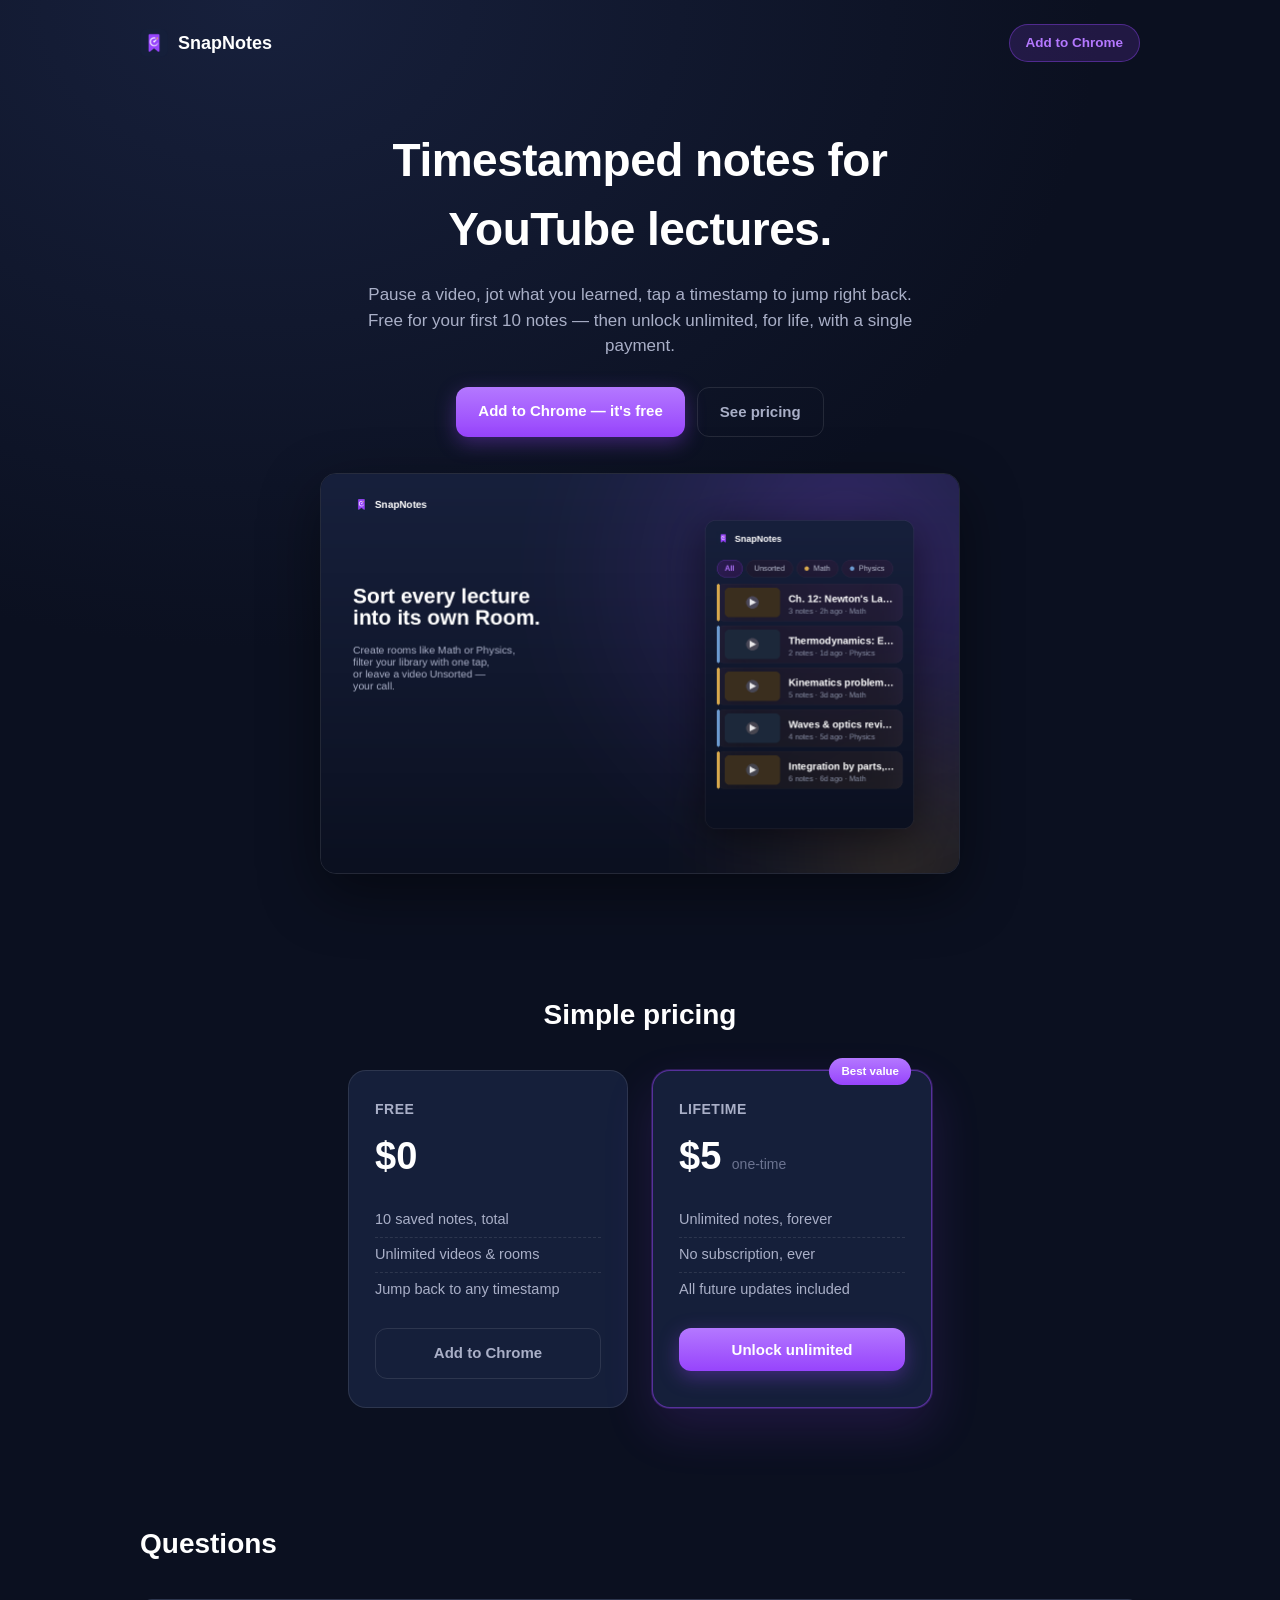
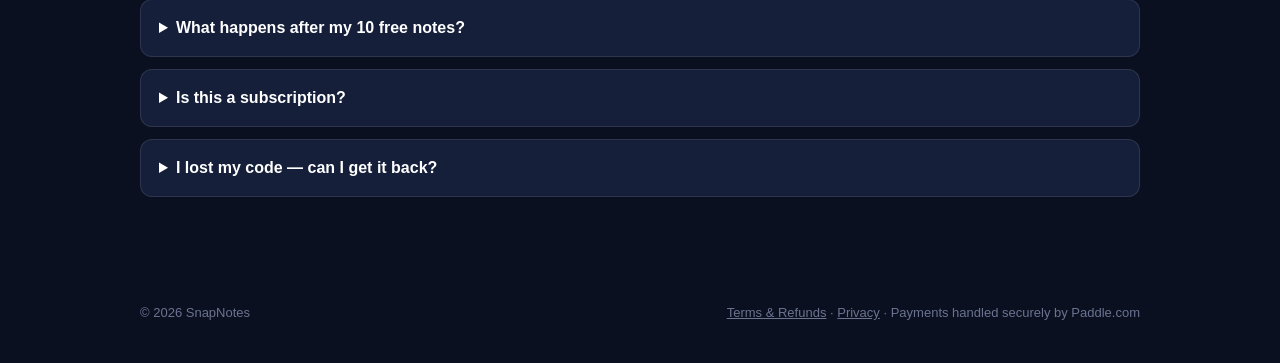
==== commit be5d01a1: "Switch to live Paddle credentials" ====
--- a/index.html
+++ b/index.html
@@ -48,7 +48,7 @@
         <div class="plan plan-highlight">
           <div class="plan-badge">Best value</div>
           <div class="plan-name">Lifetime</div>
-          <div class="plan-price">$19 <span>one-time</span></div>
+          <div class="plan-price">$5 <span>one-time</span></div>
           <ul class="plan-features">
             <li>Unlimited notes, forever</li>
             <li>No subscription, ever</li>
@@ -105,10 +105,9 @@
     // 4. While testing, uncomment the Environment.set("sandbox") line below
     //    and use a Sandbox client token + sandbox price ID instead.
 
-    // Paddle.Environment.set("sandbox");
 
-    const PADDLE_CLIENT_TOKEN = "test_e794e6832152af0ea8a69836044";
-    const PADDLE_PRICE_ID = "pri_01kydzdtk6kbqttnq0ksw1v688";
+    const PADDLE_CLIENT_TOKEN = "live_438b1172a6dd6b12e5c776a2bde";
+    const PADDLE_PRICE_ID = "pri_01kynskd33xkr3k8nbch9mqhp9";
 
     // Your deployed snapnotes-api Vercel URL (no trailing slash), e.g.
     // "https://snapnotes-api.vercel.app"
